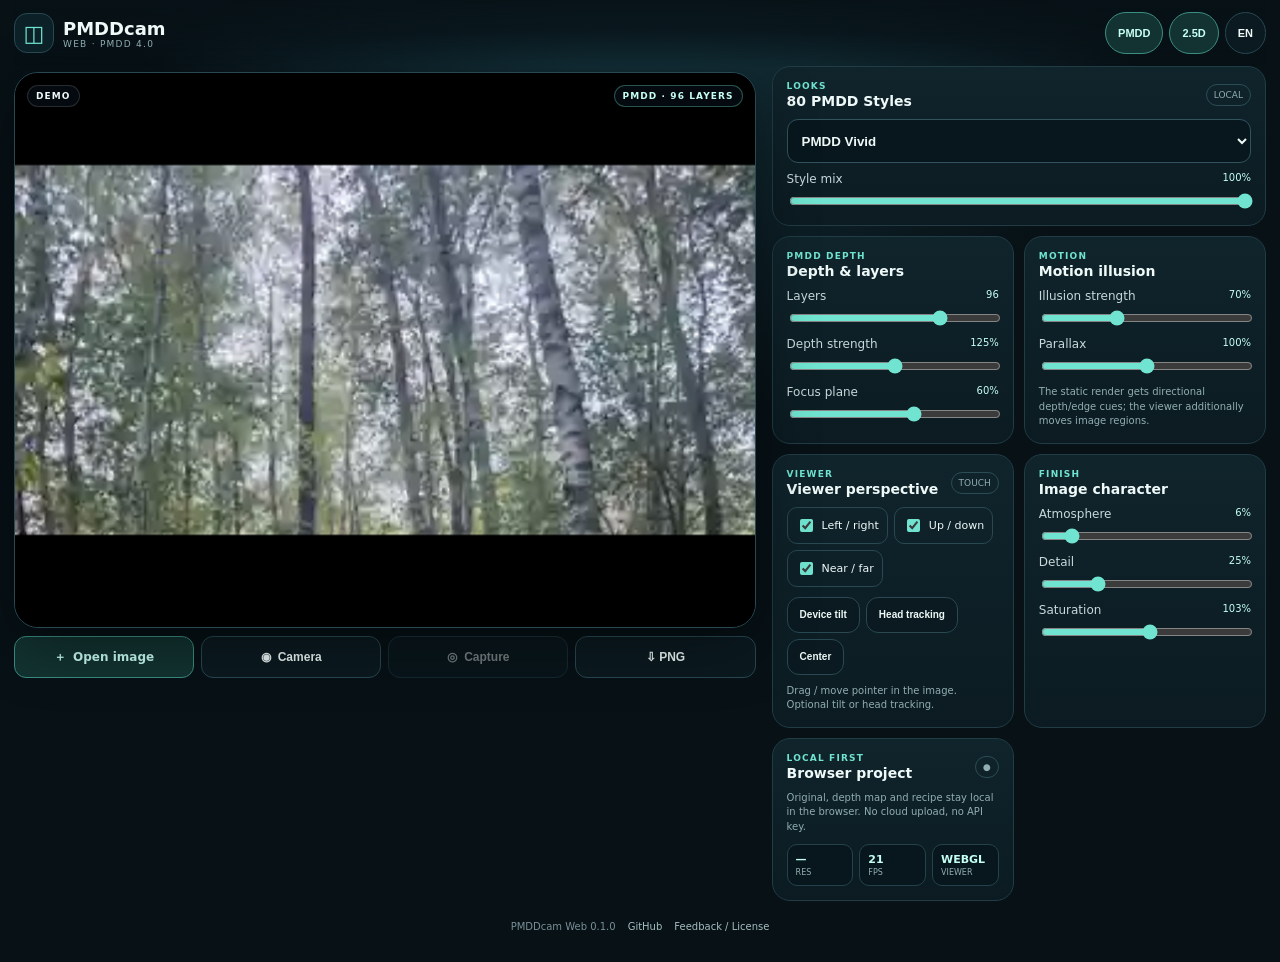
==== webapp/index.html @ 950bd779 "Add interactive PMDDcam web app" ====
<!doctype html><html lang="de"><head><meta charset="utf-8"><meta name="viewport" content="width=device-width,initial-scale=1,viewport-fit=cover"><meta name="theme-color" content="#071116"><title>PMDDcam Web</title>
<style>
:root{color-scheme:dark;--bg:#071116;--p:#0d1d24;--p2:#10262e;--line:#294852;--t:#eef9f8;--m:#91aeb2;--a:#70e4d0}*{box-sizing:border-box}body{margin:0;background:radial-gradient(circle at 50% -10%,#173943 0,var(--bg) 42%);color:var(--t);font:14px system-ui,-apple-system,Segoe UI,sans-serif}.app{max-width:1320px;margin:auto;padding:0 14px 30px}header{position:sticky;top:0;z-index:5;display:flex;justify-content:space-between;align-items:center;gap:10px;padding:12px 0;background:linear-gradient(#071116ee,#071116bb,transparent);backdrop-filter:blur(12px)}.brand{display:flex;align-items:center;gap:9px}.mark{display:grid;place-items:center;width:40px;height:40px;border:1px solid var(--line);border-radius:13px;background:#0b2027;color:var(--a);font-size:22px}.brand b{font-size:18px}.brand small{display:block;color:var(--m);font-size:9px;letter-spacing:.14em}.top{display:flex;gap:6px}.chip,.btn,.sub{border:1px solid var(--line);background:#0b1a20;color:var(--t);border-radius:12px;min-height:42px;padding:0 12px;font-weight:700;cursor:pointer}.chip{border-radius:999px;font-size:11px}.chip.on,.btn.primary,.sub.on{border-color:#3b8e82;background:#123331;color:#c8fff5}main{display:grid;grid-template-columns:minmax(0,1.2fr) minmax(340px,.8fr);gap:16px;align-items:start}.left{position:sticky;top:72px}.stage{position:relative;overflow:hidden;aspect-ratio:4/3;border:1px solid var(--line);border-radius:24px;background:#061017;box-shadow:0 18px 60px #0006;touch-action:none}.stage canvas{width:100%;height:100%;display:block}.hud{position:absolute;inset:12px 12px auto;display:flex;justify-content:space-between;pointer-events:none}.tag{padding:5px 8px;border:1px solid #ffffff22;border-radius:999px;background:#061017aa;font-size:9px;font-weight:800;letter-spacing:.12em}.tag.a{color:#c5fff4;border-color:#70e4d055}.actions{display:grid;grid-template-columns:repeat(4,1fr);gap:7px;margin-top:8px}.btn{display:flex;justify-content:center;align-items:center;gap:7px;font-size:12px}.btn:disabled{opacity:.4;cursor:not-allowed}.panels{display:grid;grid-template-columns:repeat(2,minmax(0,1fr));gap:10px}.panel{border:1px solid #213c45;border-radius:18px;background:linear-gradient(#10242c,#0b1b21);padding:14px;min-width:0}.wide{grid-column:1/-1}.ph{display:flex;justify-content:space-between;gap:10px;align-items:center;margin-bottom:10px}.ph small{display:block;color:var(--a);font-size:9px;font-weight:800;letter-spacing:.13em}.ph h2{font-size:14px;margin:2px 0 0}.status{font-size:9px;color:var(--m);border:1px solid #2b4c55;border-radius:999px;padding:5px 7px}select{width:100%;height:44px;border:1px solid #31535d;border-radius:11px;background:#08171d;color:var(--t);padding:0 10px;font-weight:700}.r{display:grid;grid-template-columns:1fr auto;gap:5px 8px;margin-top:9px}.r label{font-size:12px;color:#c7d9db}.r output{font-size:10px;color:#c4fff4}.r input{grid-column:1/-1;width:100%;accent-color:var(--a)}.switches,.subs{display:flex;flex-wrap:wrap;gap:6px;margin-top:10px}.switches label{display:flex;gap:6px;align-items:center;border:1px solid #294852;border-radius:10px;padding:8px;font-size:11px}.switches input{accent-color:var(--a)}.sub{min-height:36px;font-size:10px}.hint{font-size:10px;line-height:1.45;color:var(--m);margin:9px 0 0}.stats{display:grid;grid-template-columns:repeat(3,1fr);gap:6px;margin-top:10px}.stats span{background:#08171d;border:1px solid #24424b;border-radius:10px;padding:8px}.stats b,.stats small{display:block;white-space:nowrap;overflow:hidden;text-overflow:ellipsis}.stats b{font-size:11px;color:#c4fff4}.stats small{font-size:8px;color:var(--m);margin-top:2px}footer{display:flex;justify-content:center;gap:12px;flex-wrap:wrap;padding-top:20px;color:#789095;font-size:10px}footer a{color:#a6bec1;text-decoration:none}@media(max-width:1000px){main{grid-template-columns:1fr}.left{position:static}.stage{aspect-ratio:16/10}.panels{grid-template-columns:repeat(3,minmax(0,1fr))}.wide{grid-column:span 2}}@media(max-width:720px){.app{padding:0 9px 24px}.brand small{display:none}.chip{padding:0 9px;min-height:38px}.stage{aspect-ratio:4/3;border-radius:19px}.actions{grid-template-columns:repeat(2,1fr)}.panels{grid-template-columns:1fr}.wide{grid-column:auto}.panel{padding:13px}.btn,.sub{min-height:44px}}@media(prefers-reduced-motion:reduce){*{scroll-behavior:auto!important}}
</style></head><body><div class="app"><header><div class="brand"><span class="mark">◫</span><span><b>PMDDcam</b><small>WEB · PMDD 4.0</small></span></div><div class="top"><button id="compare" class="chip on">PMDD</button><button id="viewer" class="chip on">2.5D</button><button id="lang" class="chip">DE</button></div></header>
<main><section class="left"><div id="stage" class="stage" tabindex="0"><canvas id="view"></canvas><div class="hud"><span id="source" class="tag">DEMO</span><span id="layersTag" class="tag a">PMDD · 96 LAYERS</span></div></div><div class="actions"><label class="btn primary">＋ <span data-k="open">Bild öffnen</span><input id="file" type="file" accept="image/*" hidden></label><button id="camera" class="btn">◉ <span data-k="camera">Kamera</span></button><button id="capture" class="btn" disabled>◎ <span data-k="capture">Aufnehmen</span></button><button id="export" class="btn">⇩ PNG</button></div></section>
<section class="panels"><div class="panel wide"><div class="ph"><div><small>LOOKS</small><h2 data-k="styles">80 PMDD Styles</h2></div><span class="status">LOCAL</span></div><select id="style"></select><div class="r"><label data-k="mix">Style-Mix</label><output id="mixO">100%</output><input id="mix" type="range" min="0" max="1" step=".01" value="1"></div></div>
<div class="panel"><div class="ph"><div><small>PMDD DEPTH</small><h2 data-k="depthTitle">Tiefe & Ebenen</h2></div></div><div class="r"><label data-k="layers">Ebenen</label><output id="layersO">96</output><input id="layers" type="range" min="8" max="128" value="96"></div><div class="r"><label data-k="depth">Tiefenstärke</label><output id="depthO">125%</output><input id="depth" type="range" min="0" max="2.5" step=".01" value="1.25"></div><div class="r"><label data-k="focus">Fokusebene</label><output id="focusO">60%</output><input id="focus" type="range" min="0" max="1" step=".01" value=".6"></div></div>
<div class="panel"><div class="ph"><div><small>MOTION</small><h2 data-k="motionTitle">Bewegungsillusion</h2></div></div><div class="r"><label data-k="motion">Illusionsstärke</label><output id="motionO">70%</output><input id="motion" type="range" min="0" max="2" step=".01" value=".7"></div><div class="r"><label data-k="parallax">Parallaxe</label><output id="parallaxO">100%</output><input id="parallax" type="range" min="0" max="2" step=".01" value="1"></div><p class="hint" data-k="motionHint">Die statische Fassung erhält gerichtete Tiefen-/Kantenreize; im Viewer bewegen sich zusätzlich Bildbereiche.</p></div>
<div class="panel"><div class="ph"><div><small>VIEWER</small><h2 data-k="viewerTitle">Betrachter-Perspektive</h2></div><span id="mode" class="status">TOUCH</span></div><div class="switches"><label><input id="xAxis" type="checkbox" checked><span data-k="lr">Links / rechts</span></label><label><input id="yAxis" type="checkbox" checked><span data-k="ud">Oben / unten</span></label><label><input id="zAxis" type="checkbox" checked><span data-k="nf">Nah / fern</span></label></div><div class="subs"><button id="tilt" class="sub" data-k="tilt">Geräteneigung</button><button id="head" class="sub" data-k="head">Head-Tracking</button><button id="center" class="sub" data-k="center">Zentrieren</button></div><p id="note" class="hint" data-k="viewerHint">Im Bild ziehen / Maus bewegen. Optional Neigung oder Head-Tracking.</p></div>
<div class="panel"><div class="ph"><div><small>FINISH</small><h2 data-k="finish">Bildcharakter</h2></div></div><div class="r"><label data-k="haze">Atmosphäre</label><output id="hazeO">6%</output><input id="haze" type="range" min="0" max=".5" step=".01" value=".06"></div><div class="r"><label data-k="detail">Details</label><output id="detailO">25%</output><input id="detail" type="range" min="0" max="1" step=".01" value=".25"></div><div class="r"><label data-k="sat">Sättigung</label><output id="satO">103%</output><input id="sat" type="range" min="0" max="2" step=".01" value="1.03"></div></div>
<div class="panel"><div class="ph"><div><small>LOCAL FIRST</small><h2 data-k="local">Browser-Projekt</h2></div><span class="status">●</span></div><p class="hint" data-k="privacy">Original, Tiefenkarte und Rezept bleiben lokal im Browser. Kein Cloud-Upload, kein API-Schlüssel.</p><div class="stats"><span><b id="res">—</b><small>RES</small></span><span><b id="fps">0</b><small>FPS</small></span><span><b>WEBGL</b><small>VIEWER</small></span></div></div></section></main>
<footer><span>PMDDcam Web 0.1.0</span><a href="https://github.com/chekento/PMDDcam">GitHub</a><a href="mailto:kolja.schumann+PMDDcam@gmail.com">Feedback / License</a></footer></div><video id="video" playsinline muted hidden></video><canvas id="src" hidden></canvas><canvas id="styled" hidden></canvas><canvas id="dep" hidden></canvas>
<script>
(()=>{"use strict";const $=s=>document.querySelector(s),cl=(v,a=0,b=1)=>Math.min(b,Math.max(a,v)),lerp=(a,b,t)=>a+(b-a)*t;
const L={de:{open:"Bild öffnen",camera:"Kamera",capture:"Aufnehmen",styles:"80 PMDD Styles",mix:"Style-Mix",depthTitle:"Tiefe & Ebenen",layers:"Ebenen",depth:"Tiefenstärke",focus:"Fokusebene",motionTitle:"Bewegungsillusion",motion:"Illusionsstärke",parallax:"Parallaxe",motionHint:"Die statische Fassung erhält gerichtete Tiefen-/Kantenreize; im Viewer bewegen sich zusätzlich Bildbereiche.",viewerTitle:"Betrachter-Perspektive",lr:"Links / rechts",ud:"Oben / unten",nf:"Nah / fern",tilt:"Geräteneigung",head:"Head-Tracking",center:"Zentrieren",viewerHint:"Im Bild ziehen / Maus bewegen. Optional Neigung oder Head-Tracking.",finish:"Bildcharakter",haze:"Atmosphäre",detail:"Details",sat:"Sättigung",local:"Browser-Projekt",privacy:"Original, Tiefenkarte und Rezept bleiben lokal im Browser. Kein Cloud-Upload, kein API-Schlüssel."},en:{open:"Open image",camera:"Camera",capture:"Capture",styles:"80 PMDD Styles",mix:"Style mix",depthTitle:"Depth & layers",layers:"Layers",depth:"Depth strength",focus:"Focus plane",motionTitle:"Motion illusion",motion:"Illusion strength",parallax:"Parallax",motionHint:"The static render gets directional depth/edge cues; the viewer additionally moves image regions.",viewerTitle:"Viewer perspective",lr:"Left / right",ud:"Up / down",nf:"Near / far",tilt:"Device tilt",head:"Head tracking",center:"Center",viewerHint:"Drag / move pointer in the image. Optional tilt or head tracking.",finish:"Image character",haze:"Atmosphere",detail:"Detail",sat:"Saturation",local:"Browser project",privacy:"Original, depth map and recipe stay local in the browser. No cloud upload, no API key."},fr:{open:"Ouvrir image",camera:"Caméra",capture:"Capturer",styles:"80 styles PMDD",mix:"Mix style",depthTitle:"Profondeur & calques",layers:"Calques",depth:"Force profondeur",focus:"Plan focal",motionTitle:"Illusion de mouvement",motion:"Intensité",parallax:"Parallaxe",viewerTitle:"Perspective",lr:"Gauche / droite",ud:"Haut / bas",nf:"Près / loin",tilt:"Inclinaison",head:"Suivi tête",center:"Centrer",finish:"Caractère image",haze:"Atmosphère",detail:"Détails",sat:"Saturation",local:"Projet navigateur"},es:{open:"Abrir imagen",camera:"Cámara",capture:"Capturar",styles:"80 estilos PMDD",mix:"Mezcla",depthTitle:"Profundidad y capas",layers:"Capas",depth:"Fuerza profundidad",focus:"Plano focal",motionTitle:"Ilusión de movimiento",motion:"Intensidad",parallax:"Paralaje",viewerTitle:"Perspectiva",lr:"Izq. / der.",ud:"Arriba / abajo",nf:"Cerca / lejos",tilt:"Inclinación",head:"Seguimiento cabeza",center:"Centrar",finish:"Carácter",haze:"Atmósfera",detail:"Detalle",sat:"Saturación",local:"Proyecto local"},zh:{open:"打开图片",camera:"相机",capture:"拍摄",styles:"80 种 PMDD 风格",mix:"风格混合",depthTitle:"深度与图层",layers:"图层",depth:"深度强度",focus:"焦点层",motionTitle:"运动错觉",motion:"错觉强度",parallax:"视差",viewerTitle:"观察者视角",lr:"左右",ud:"上下",nf:"远近",tilt:"设备倾斜",head:"头部跟踪",center:"居中",finish:"图像特征",haze:"氛围",detail:"细节",sat:"饱和度",local:"本地项目"},ja:{open:"画像を開く",camera:"カメラ",capture:"撮影",styles:"80 PMDD スタイル",mix:"スタイル比率",depthTitle:"深度とレイヤー",layers:"レイヤー",depth:"深度強度",focus:"フォーカス面",motionTitle:"動きの錯視",motion:"錯視強度",parallax:"視差",viewerTitle:"観察者視点",lr:"左右",ud:"上下",nf:"近い / 遠い",tilt:"端末傾き",head:"ヘッドトラッキング",center:"中央",finish:"画像特性",haze:"雰囲気",detail:"ディテール",sat:"彩度",local:"ブラウザ内プロジェクト"}};
const S=`vivid|PMDD Vivid|Foto;natural|PMDD Natural|Foto;cinema|Cinematic|Foto;portrait|Soft Portrait|Foto;landscape|Alpine Clarity|Foto;gold|Golden Hour|Foto;blue|Blue Hour|Foto;noir|Film Noir|Foto;silver|Silver Gelatin|Foto;matte|Matte Editorial|Foto;chrome|Chrome Color|Foto;comic|Comic Classic|Illustration;manga|Manga Ink|Illustration;anime|Anime Cel|Illustration;graphic|Graphic Novel|Illustration;pop|Pop Art|Illustration;ligne|Ligne Claire|Illustration;pastelcel|Pastel Cel|Illustration;superhero|Superhero|Illustration;storybook|Storybook|Illustration;risocomic|Riso Comic|Illustration;watercolor|Wasserfarben|Atelier;aquarelle|Aquarell Warm|Atelier;gouache|Gouache|Atelier;oil|Ölgemälde|Atelier;impression|Impression|Atelier;ink|Tusche|Atelier;pencil|Bleistift|Atelier;coloredpencil|Buntstift|Atelier;charcoal|Kohle|Atelier;etching|Kupferstich|Atelier;retro70|Retro 70s|Retro;retro80|Retro 80s|Retro;instant|Instant Film|Retro;sepia|Sepia|Retro;cyanotype|Cyanotypie|Retro;vhs|VHS Print|Retro;arcade|8-Bit Arcade|Retro;pixel16|16-Bit Adventure|Retro;gameboy|Pocket Green|Retro;newspaper|Newspaper|Retro;futuretech|Futuretech|Zukunft;cyberpunk|Cyberpunk|Zukunft;neontokyo|Neon Tokyo|Zukunft;hologram|Holographic|Zukunft;synthwave|Synthwave|Zukunft;blueprint|Blueprint|Zukunft;infrared|Infrared Dream|Zukunft;matrix|Matrix Green|Zukunft;space|Deep Space|Zukunft;liquidmetal|Liquid Metal|Zukunft;dream|Dream Pastel|Atmosphäre;nordic|Nordic Mist|Atmosphäre;desert|Desert Sand|Atmosphäre;emerald|Emerald Forest|Atmosphäre;sakura|Sakura Bloom|Atmosphäre;underwater|Underwater|Atmosphäre;lava|Lava Light|Atmosphäre;arctic|Arctic Ice|Atmosphäre;moon|Moonlight|Atmosphäre;velvet|Velvet Dusk|Atmosphäre;slide|Slide Film|Foto;bleach|Bleach Bypass|Foto;dramatic|Dramatic B&W|Foto;softbloom|Soft Bloom|Foto;comicnoir|Comic Noir|Illustration;flatcel|Flat Cel|Illustration;posterpop|Poster Pop|Illustration;linocut|Linolschnitt|Atelier;sumie|Sumi-e|Atelier;chalk|Kreidepastell|Atelier;drybrush|Dry Brush|Atelier;pointillism|Pointillismus|Atelier;cga|CGA 4|Retro;c64|C64 16|Retro;crt|CRT Arcade|Retro;thermal|Thermal Vision|Zukunft;neonwire|Neon Wire|Zukunft;sunsetrose|Sunset Rose|Atmosphäre;dreambloom|Dream Bloom|Atmosphäre`.split(";").map(x=>x.split("|"));
const st={lang:"de",orig:false,viewer:true,mode:"image",img:null,stream:null,front:false,tracking:false,det:null,tilt:false,style:"vivid",mix:1,layers:96,depth:1.25,focus:.6,motion:.7,parallax:1,haze:.06,detail:.25,sat:1.03,x:true,y:true,z:true,eye:[0,0,0],target:[0,0,0],dirty:true,last:0,frames:0,fpsAt:performance.now()};
const c=$("#view"),sc=$("#src"),pc=$("#styled"),dc=$("#dep"),v=$("#video"),sx=sc.getContext("2d",{willReadFrequently:true}),px=pc.getContext("2d",{willReadFrequently:true}),dx=dc.getContext("2d",{willReadFrequently:true});let gl,pr,pt,dt,W=1,H=1;
function lang(){let q=new URLSearchParams(location.search).get("lang")||navigator.language||"de";st.lang=["de","en","fr","es","zh","ja"].find(x=>q.toLowerCase().startsWith(x))||"en";applyLang()}function applyLang(){document.documentElement.lang=st.lang;document.querySelectorAll("[data-k]").forEach(e=>e.textContent=(L[st.lang]&&L[st.lang][e.dataset.k])||L.en[e.dataset.k]||e.textContent);$("#lang").textContent=st.lang.toUpperCase()}
function styles(){let sel=$("#style");[...new Set(S.map(x=>x[2]))].forEach(g=>{let o=document.createElement("optgroup");o.label=g;S.filter(x=>x[2]===g).forEach(x=>{let n=document.createElement("option");n.value=x[0];n.textContent=x[1];o.append(n)});sel.append(o)})}
function fit(ctx,img,w,h){ctx.fillStyle="#061017";ctx.fillRect(0,0,w,h);let iw=img.videoWidth||img.naturalWidth,ih=img.videoHeight||img.naturalHeight,s=Math.min(w/iw,h/ih),dw=iw*s,dh=ih*s;ctx.drawImage(img,(w-dw)/2,(h-dh)/2,dw,dh)}
function recipe(id){let n=S.findIndex(x=>x[0]===id),g=S[n][2],h=(n*37%97)/97,d={Foto:[1.05,1.05,0],Illustration:[1.28,1.15,.04],Atelier:[.92,.96,.08],Retro:[.86,1.08,.1],Zukunft:[1.32,1.2,-.08],"Atmosphäre":[.9,.95,.04]}[g],r={sat:d[0]+(h-.5)*.16,con:d[1]+(h-.5)*.12,warm:d[2]+(h-.5)*.08,type:g};if(/noir|silver|manga|ink|pencil|charcoal|newspaper|dramatic|linocut|sumie/.test(id))r.sat=0;if(/comic|anime|graphic|pop|ligne|superhero|flatcel|poster/.test(id))r.poster=6;if(/arcade|pixel|gameboy|cga|c64|crt/.test(id))r.poster=/gameboy|cga/.test(id)?4:/c64/.test(id)?16:8;if(/future|cyber|neon|hologram|matrix|space|lava|wire/.test(id))r.neon=1;if(/sepia/.test(id))r.duo=["#271709","#f9e2b1"];if(/cyanotype|blueprint/.test(id))r.duo=["#061f54","#d8eef3"];if(/matrix/.test(id))r.duo=["#041108","#75ff91"];if(/synthwave/.test(id))r.duo=["#361349","#78e8f2"];if(/underwater/.test(id))r.duo=["#072a45","#a1eee1"];if(/moon/.test(id))r.duo=["#0d142c","#c9ddfa"];return r}
function rgb(h){let n=parseInt(h.slice(1),16);return[(n>>16)&255,(n>>8)&255,n&255]}function lum(a,i){return(a[i]*.2126+a[i+1]*.7152+a[i+2]*.0722)/255}function q(x,n){return Math.round(x*(n-1))/(n-1)}
function process(){let im=st.mode==="camera"?v:st.img;if(!im||!(im.videoWidth||im.naturalWidth))return;let iw=im.videoWidth||im.naturalWidth,ih=im.videoHeight||im.naturalHeight,k=Math.min(1,(st.mode==="camera"?640:900)/Math.max(iw,ih)),w=Math.max(2,Math.round(iw*k)),h=Math.max(2,Math.round(ih*k));if(sc.width!==w){[sc,pc,dc].forEach(x=>{x.width=w;x.height=h});$("#res").textContent=w+"×"+h}fit(sx,im,w,h);let I=sx.getImageData(0,0,w,h),O=px.createImageData(w,h),D=dx.createImageData(w,h),a=I.data,o=O.data,d=D.data,r=recipe(st.style),du=r.duo&&r.duo.map(rgb),step=Math.max(1,Math.round(Math.min(w,h)/220)),L=(x,y)=>{x=Math.max(0,Math.min(w-1,x));y=Math.max(0,Math.min(h-1,y));return lum(a,(y*w+x)*4)};for(let y=0;y<h;y++)for(let x=0;x<w;x++){let i=(y*w+x)*4,R=a[i]/255,G=a[i+1]/255,B=a[i+2]/255,l=lum(a,i),edge=cl((Math.abs(L(x+step,y)-L(x-step,y))+Math.abs(L(x,y+step)-L(x,y-step)))*1.5),rad=Math.hypot(x/w-.5,y/h-.5)*1.414,z=cl(.2+y/h*.43+edge*.25+(1-rad)*.12+(0.5-l)*.06);z=z*z*(3-2*z);let zz=Math.round(z*255);d[i]=d[i+1]=d[i+2]=zz;d[i+3]=255;let Y=R*.2126+G*.7152+B*.0722,s=r.sat*st.sat;R=Y+(R-Y)*s;G=Y+(G-Y)*s;B=Y+(B-Y)*s;R=(R-.5)*r.con+.5+r.warm*.12;G=(G-.5)*r.con+.5;B=(B-.5)*r.con+.5-r.warm*.14;if(r.poster){R=q(cl(R),r.poster);G=q(cl(G),r.poster);B=q(cl(B),r.poster)}if(r.neon){let e=edge*1.5;R=R*.36+e*.2;G=G*.36+e;B=B*.42+e*.85}if(du){Y=cl(R*.2126+G*.7152+B*.0722);R=lerp(du[0][0]/255,du[1][0]/255,Y);G=lerp(du[0][1]/255,du[1][1]/255,Y);B=lerp(du[0][2]/255,du[1][2]/255,Y)}let blur=(L(x-step,y)+L(x+step,y)+L(x,y-step)+L(x,y+step))*.25,det=(l-blur)*st.detail*(.3+z),cue=(L(x-step*2,y-step)-L(x+step,y+step))*st.motion*(.35+.65*z)*(.2+.8*rad)*.14,hz=st.haze*Math.pow(1-z,1.4)*.3;R=cl(R+det+cue);G=cl(G+det+cue);B=cl(B+det+cue);R=lerp(R,.8,hz);G=lerp(G,.87,hz);B=lerp(B,.94,hz);R=lerp(a[i]/255,R,st.mix);G=lerp(a[i+1]/255,G,st.mix);B=lerp(a[i+2]/255,B,st.mix);o[i]=cl(R)*255;o[i+1]=cl(G)*255;o[i+2]=cl(B)*255;o[i+3]=255}px.putImageData(O,0,0);dx.putImageData(D,0,0);upload();st.dirty=false;$("#layersTag").textContent="PMDD · "+st.layers+" LAYERS"}
function initGL(){gl=c.getContext("webgl",{alpha:false,preserveDrawingBuffer:true});if(!gl)return;let sh=(t,s)=>{let x=gl.createShader(t);gl.shaderSource(x,s);gl.compileShader(x);if(!gl.getShaderParameter(x,gl.COMPILE_STATUS))throw Error(gl.getShaderInfoLog(x));return x},vs=`attribute vec2 p;varying vec2 uv;uniform vec2 fit;void main(){gl_Position=vec4(p*fit,0.,1.);uv=vec2(p.x*.5+.5,.5-p.y*.5);}`,fs=`precision highp float;varying vec2 uv;uniform sampler2D photo,depthMap;uniform vec3 eye;uniform float focus,layers,time,motion;void main(){vec2 dir=eye.xy+(uv-.5)*eye.z,b=uv;float hit=0.,pg=0.,pp=1.;if(dot(dir,dir)>.0000001){for(int i=0;i<128;i++){if(float(i)>=layers)break;float pl=1.-float(i)/(layers-1.);vec2 q=uv-dir*(pl-focus);float d=texture2D(depthMap,clamp(q,vec2(.001),vec2(.999))).r,g=pl-d;if(hit<.5&&g<=0.){float f=pg/max(.00001,pg-g),s=mix(pp,pl,clamp(f,0.,1.));b=uv-dir*(s-focus);hit=1.;}pg=max(0.,g);pp=pl;}}float d=texture2D(depthMap,b).r;b+=vec2(sin(time*.9+d*7.),cos(time*.7+d*5.))*motion*.0025*(.2+d*.8);gl_FragColor=texture2D(photo,clamp(b,vec2(.001),vec2(.999)));}`;pr=gl.createProgram();gl.attachShader(pr,sh(gl.VERTEX_SHADER,vs));gl.attachShader(pr,sh(gl.FRAGMENT_SHADER,fs));gl.linkProgram(pr);gl.useProgram(pr);let b=gl.createBuffer();gl.bindBuffer(gl.ARRAY_BUFFER,b);gl.bufferData(gl.ARRAY_BUFFER,new Float32Array([-1,-1,1,-1,-1,1,1,1]),gl.STATIC_DRAW);let p=gl.getAttribLocation(pr,"p");gl.enableVertexAttribArray(p);gl.vertexAttribPointer(p,2,gl.FLOAT,false,0,0);let mk=u=>{let t=gl.createTexture();gl.activeTexture(gl.TEXTURE0+u);gl.bindTexture(gl.TEXTURE_2D,t);["TEXTURE_MIN_FILTER","TEXTURE_MAG_FILTER"].forEach(k=>gl.texParameteri(gl.TEXTURE_2D,gl[k],gl.LINEAR));gl.texParameteri(gl.TEXTURE_2D,gl.TEXTURE_WRAP_S,gl.CLAMP_TO_EDGE);gl.texParameteri(gl.TEXTURE_2D,gl.TEXTURE_WRAP_T,gl.CLAMP_TO_EDGE);return t};pt=mk(0);dt=mk(1);gl.uniform1i(gl.getUniformLocation(pr,"photo"),0);gl.uniform1i(gl.getUniformLocation(pr,"depthMap"),1);resize()}
function upload(){if(!gl||!pc.width)return;gl.activeTexture(gl.TEXTURE0);gl.bindTexture(gl.TEXTURE_2D,pt);gl.texImage2D(gl.TEXTURE_2D,0,gl.RGBA,gl.RGBA,gl.UNSIGNED_BYTE,st.orig?sc:pc);gl.activeTexture(gl.TEXTURE1);gl.bindTexture(gl.TEXTURE_2D,dt);gl.texImage2D(gl.TEXTURE_2D,0,gl.RGBA,gl.RGBA,gl.UNSIGNED_BYTE,dc)}
function resize(){let r=$("#stage").getBoundingClientRect(),d=Math.min(devicePixelRatio||1,2);W=Math.max(2,Math.round(r.width*d));H=Math.max(2,Math.round(r.height*d));if(c.width!==W){c.width=W;c.height=H}if(gl)gl.viewport(0,0,W,H)}
function frame(n){if(st.mode==="camera"&&v.readyState>=2&&n-st.last>90){st.dirty=true;st.last=n}if(st.dirty)process();for(let i=0;i<3;i++)st.eye[i]=lerp(st.eye[i],st.target[i],.12);if(gl&&pc.width){let ia=pc.width/pc.height,sa=W/H,fx=ia>sa?1:ia/sa,fy=ia>sa?sa/ia:1,g=st.viewer?.085*(1-Math.exp(-st.parallax*st.depth*.9)):0;gl.useProgram(pr);gl.uniform2f(gl.getUniformLocation(pr,"fit"),fx,fy);gl.uniform3f(gl.getUniformLocation(pr,"eye"),st.x?st.eye[0]*g:0,st.y?st.eye[1]*g:0,st.z?st.eye[2]*g*1.8:0);gl.uniform1f(gl.getUniformLocation(pr,"focus"),st.focus);gl.uniform1f(gl.getUniformLocation(pr,"layers"),st.layers);gl.uniform1f(gl.getUniformLocation(pr,"time"),n/1000);gl.uniform1f(gl.getUniformLocation(pr,"motion"),st.motion);gl.drawArrays(gl.TRIANGLE_STRIP,0,4)}st.frames++;if(n-st.fpsAt>1000){$("#fps").textContent=Math.round(st.frames*1000/(n-st.fpsAt));st.frames=0;st.fpsAt=n}if(st.tracking)track(n);requestAnimationFrame(frame)}
async function load(x){let im=new Image(),u=x instanceof File?URL.createObjectURL(x):x;im.crossOrigin="anonymous";await new Promise((ok,no)=>{im.onload=ok;im.onerror=no;im.src=u});st.img=im;st.mode="image";$("#source").textContent=x instanceof File?"PHOTO":"DEMO";$("#capture").disabled=true;st.dirty=true;if(x instanceof File)URL.revokeObjectURL(u)}
async function cam(front=false){try{if(st.stream)st.stream.getTracks().forEach(t=>t.stop());st.stream=await navigator.mediaDevices.getUserMedia({video:{facingMode:front?"user":"environment"},audio:false});v.srcObject=st.stream;await v.play();st.front=front;return true}catch(e){$("#note").textContent="Camera unavailable";return false}}
$("#camera").onclick=async()=>{if(await cam(false)){st.mode="camera";$("#source").textContent="LIVE";$("#capture").disabled=false;st.dirty=true}};$("#capture").onclick=async()=>{let t=document.createElement("canvas");t.width=v.videoWidth;t.height=v.videoHeight;t.getContext("2d").drawImage(v,0,0);await load(t.toDataURL("image/jpeg",.95))};$("#file").onchange=e=>e.target.files[0]&&load(e.target.files[0]);$("#export").onclick=()=>{let a=document.createElement("a");a.download="PMDDcam-"+Date.now()+".png";a.href=(st.orig?sc:pc).toDataURL("image/png");a.click()};
$("#compare").onclick=()=>{st.orig=!st.orig;$("#compare").textContent=st.orig?"ORIGINAL":"PMDD";$("#compare").classList.toggle("on",!st.orig);upload()};$("#viewer").onclick=()=>{st.viewer=!st.viewer;$("#viewer").classList.toggle("on",st.viewer);if(!st.viewer)st.target=[0,0,0]};$("#style").onchange=e=>{st.style=e.target.value;st.dirty=true};
function range(id,k,fmt=v=>Math.round(v*100)+"%"){$("#"+id).oninput=e=>{st[k]=+e.target.value;$("#"+id+"O").textContent=fmt(st[k]);st.dirty=true}}range("mix","mix");range("layers","layers",v=>Math.round(v));range("depth","depth");range("focus","focus");range("motion","motion");range("parallax","parallax");range("haze","haze");range("detail","detail");range("sat","sat");["x","y","z"].forEach((k,i)=>$("#"+k+"Axis").onchange=e=>st[k]=e.target.checked);
let stage=$("#stage");stage.onpointermove=e=>{if(!st.viewer||st.tilt||st.tracking)return;let r=stage.getBoundingClientRect();st.target[0]=cl(((e.clientX-r.left)/r.width-.5)*2,-1,1);st.target[1]=cl(((e.clientY-r.top)/r.height-.5)*2,-1,1)};stage.onwheel=e=>{if(st.viewer){e.preventDefault();st.target[2]=cl(st.target[2]-e.deltaY*.002,-1,1)}};
$("#center").onclick=()=>st.target=[0,0,0];$("#tilt").onclick=async()=>{try{if(typeof DeviceOrientationEvent==="undefined")throw 0;if(DeviceOrientationEvent.requestPermission&&await DeviceOrientationEvent.requestPermission()!=="granted")throw 0;window.addEventListener("deviceorientation",e=>{if(st.tilt){st.target[0]=cl((e.gamma||0)/28,-1,1);st.target[1]=cl((e.beta||0)/34,-1,1)}});st.tilt=true;$("#tilt").classList.add("on");$("#mode").textContent="TILT"}catch(e){$("#note").textContent="Tilt unavailable"}};
$("#head").onclick=async()=>{if(st.tracking){st.tracking=false;$("#head").classList.remove("on");$("#mode").textContent="TOUCH";return}if(!("FaceDetector"in window)){ $("#note").textContent="FaceDetector unavailable — Touch/Tilt remain active.";return}let m=st.mode;if(!st.stream||!st.front)if(!(await cam(true)))return;st.mode=m;st.det=new FaceDetector({fastMode:true,maxDetectedFaces:1});st.tracking=true;$("#head").classList.add("on");$("#mode").textContent="HEAD"};let lt=0,busy=false;async function track(n){if(n-lt<140||busy||v.readyState<2)return;lt=n;busy=true;try{let f=(await st.det.detect(v))[0];if(f){let b=f.boundingBox,cx=(b.x+b.width/2)/v.videoWidth,cy=(b.y+b.height/2)/v.videoHeight,ar=b.width*b.height/(v.videoWidth*v.videoHeight);st.target=[cl((.5-cx)*3,-1,1),cl((cy-.5)*3,-1,1),cl((ar-.08)*8,-1,1)]}}catch(e){}busy=false}
$("#lang").onclick=()=>{let a=["de","en","fr","es","zh","ja"],i=a.indexOf(st.lang);st.lang=a[(i+1)%a.length];applyLang()};window.onresize=resize;styles();lang();initGL();load("../docs/assets/pmddcam-before.webp");requestAnimationFrame(frame)})();
</script></body></html>
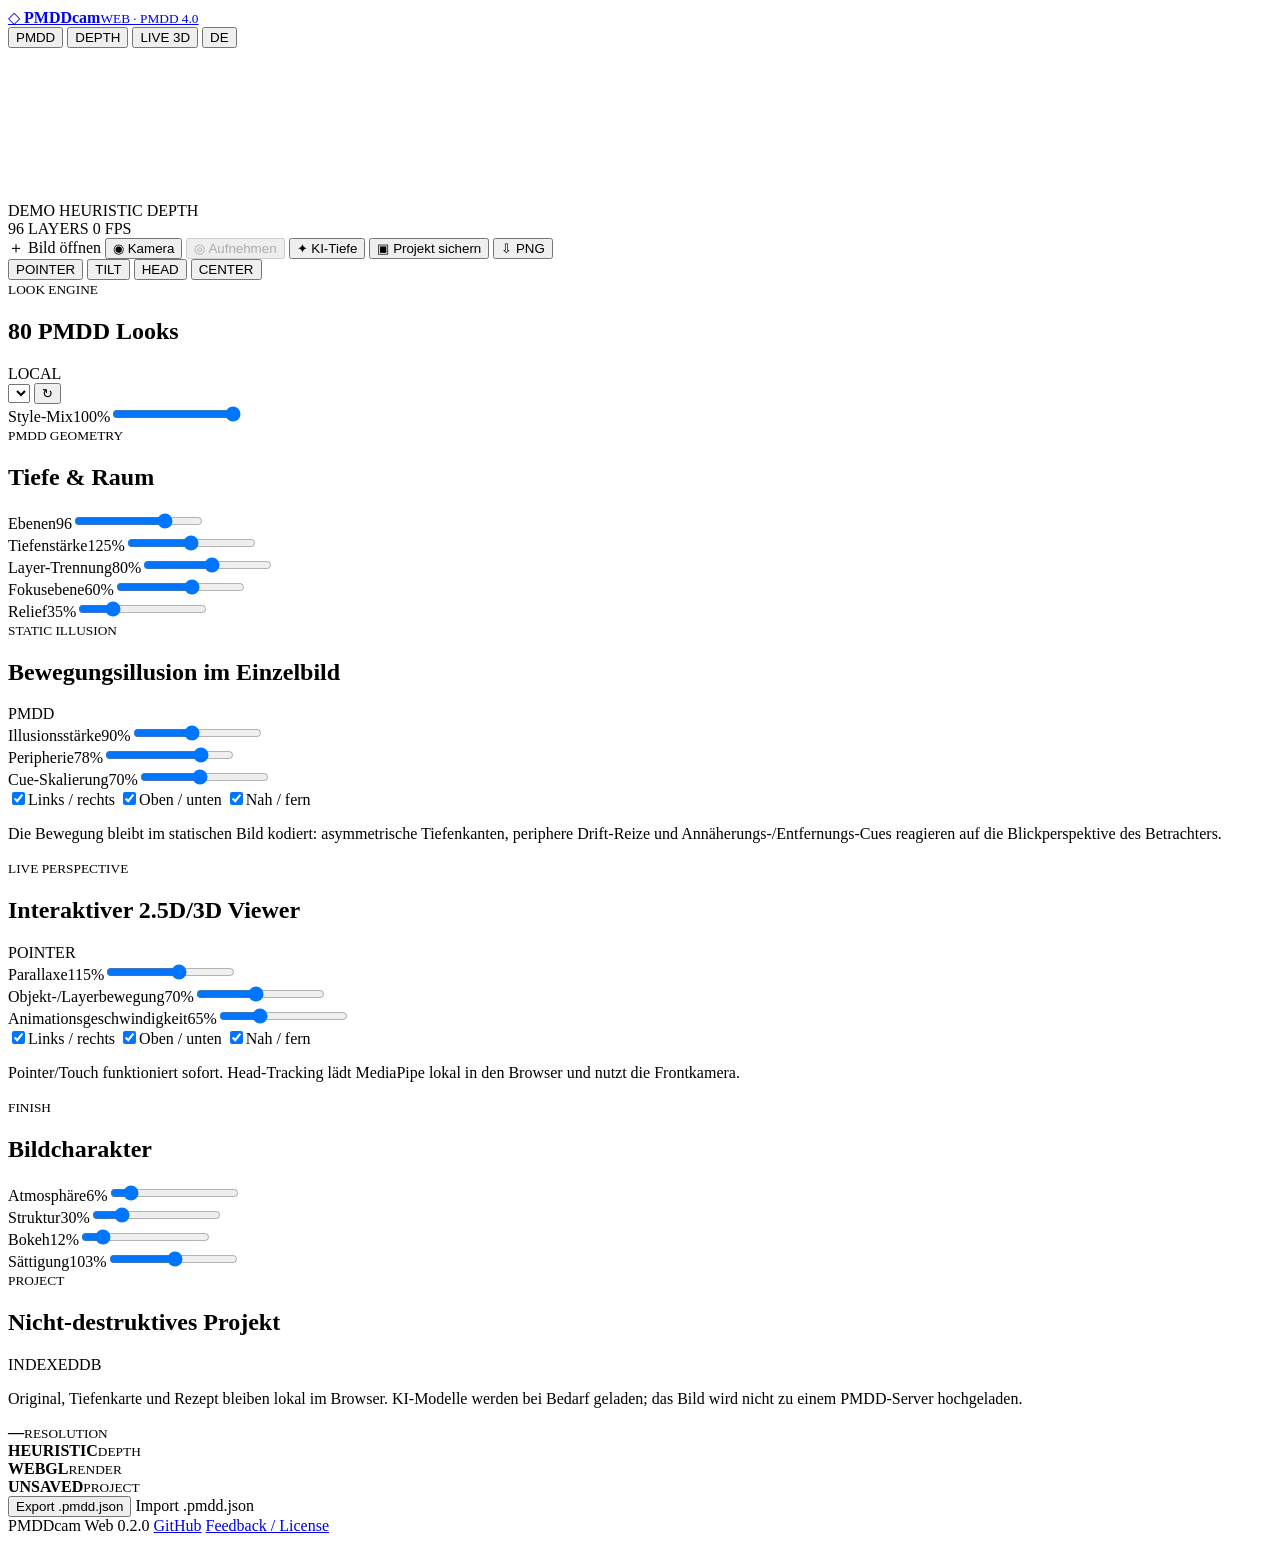
==== commit 578796e6: "Upgrade PMDDcam web app to v0.2.0" ====
--- a/webapp/index.html
+++ b/webapp/index.html
@@ -1,38 +1,148 @@
-<!doctype html><html lang="de"><head><meta charset="utf-8"><meta name="viewport" content="width=device-width,initial-scale=1,viewport-fit=cover"><meta name="theme-color" content="#071116"><title>PMDDcam Web</title>
-<style>
-:root{color-scheme:dark;--bg:#071116;--p:#0d1d24;--p2:#10262e;--line:#294852;--t:#eef9f8;--m:#91aeb2;--a:#70e4d0}*{box-sizing:border-box}body{margin:0;background:radial-gradient(circle at 50% -10%,#173943 0,var(--bg) 42%);color:var(--t);font:14px system-ui,-apple-system,Segoe UI,sans-serif}.app{max-width:1320px;margin:auto;padding:0 14px 30px}header{position:sticky;top:0;z-index:5;display:flex;justify-content:space-between;align-items:center;gap:10px;padding:12px 0;background:linear-gradient(#071116ee,#071116bb,transparent);backdrop-filter:blur(12px)}.brand{display:flex;align-items:center;gap:9px}.mark{display:grid;place-items:center;width:40px;height:40px;border:1px solid var(--line);border-radius:13px;background:#0b2027;color:var(--a);font-size:22px}.brand b{font-size:18px}.brand small{display:block;color:var(--m);font-size:9px;letter-spacing:.14em}.top{display:flex;gap:6px}.chip,.btn,.sub{border:1px solid var(--line);background:#0b1a20;color:var(--t);border-radius:12px;min-height:42px;padding:0 12px;font-weight:700;cursor:pointer}.chip{border-radius:999px;font-size:11px}.chip.on,.btn.primary,.sub.on{border-color:#3b8e82;background:#123331;color:#c8fff5}main{display:grid;grid-template-columns:minmax(0,1.2fr) minmax(340px,.8fr);gap:16px;align-items:start}.left{position:sticky;top:72px}.stage{position:relative;overflow:hidden;aspect-ratio:4/3;border:1px solid var(--line);border-radius:24px;background:#061017;box-shadow:0 18px 60px #0006;touch-action:none}.stage canvas{width:100%;height:100%;display:block}.hud{position:absolute;inset:12px 12px auto;display:flex;justify-content:space-between;pointer-events:none}.tag{padding:5px 8px;border:1px solid #ffffff22;border-radius:999px;background:#061017aa;font-size:9px;font-weight:800;letter-spacing:.12em}.tag.a{color:#c5fff4;border-color:#70e4d055}.actions{display:grid;grid-template-columns:repeat(4,1fr);gap:7px;margin-top:8px}.btn{display:flex;justify-content:center;align-items:center;gap:7px;font-size:12px}.btn:disabled{opacity:.4;cursor:not-allowed}.panels{display:grid;grid-template-columns:repeat(2,minmax(0,1fr));gap:10px}.panel{border:1px solid #213c45;border-radius:18px;background:linear-gradient(#10242c,#0b1b21);padding:14px;min-width:0}.wide{grid-column:1/-1}.ph{display:flex;justify-content:space-between;gap:10px;align-items:center;margin-bottom:10px}.ph small{display:block;color:var(--a);font-size:9px;font-weight:800;letter-spacing:.13em}.ph h2{font-size:14px;margin:2px 0 0}.status{font-size:9px;color:var(--m);border:1px solid #2b4c55;border-radius:999px;padding:5px 7px}select{width:100%;height:44px;border:1px solid #31535d;border-radius:11px;background:#08171d;color:var(--t);padding:0 10px;font-weight:700}.r{display:grid;grid-template-columns:1fr auto;gap:5px 8px;margin-top:9px}.r label{font-size:12px;color:#c7d9db}.r output{font-size:10px;color:#c4fff4}.r input{grid-column:1/-1;width:100%;accent-color:var(--a)}.switches,.subs{display:flex;flex-wrap:wrap;gap:6px;margin-top:10px}.switches label{display:flex;gap:6px;align-items:center;border:1px solid #294852;border-radius:10px;padding:8px;font-size:11px}.switches input{accent-color:var(--a)}.sub{min-height:36px;font-size:10px}.hint{font-size:10px;line-height:1.45;color:var(--m);margin:9px 0 0}.stats{display:grid;grid-template-columns:repeat(3,1fr);gap:6px;margin-top:10px}.stats span{background:#08171d;border:1px solid #24424b;border-radius:10px;padding:8px}.stats b,.stats small{display:block;white-space:nowrap;overflow:hidden;text-overflow:ellipsis}.stats b{font-size:11px;color:#c4fff4}.stats small{font-size:8px;color:var(--m);margin-top:2px}footer{display:flex;justify-content:center;gap:12px;flex-wrap:wrap;padding-top:20px;color:#789095;font-size:10px}footer a{color:#a6bec1;text-decoration:none}@media(max-width:1000px){main{grid-template-columns:1fr}.left{position:static}.stage{aspect-ratio:16/10}.panels{grid-template-columns:repeat(3,minmax(0,1fr))}.wide{grid-column:span 2}}@media(max-width:720px){.app{padding:0 9px 24px}.brand small{display:none}.chip{padding:0 9px;min-height:38px}.stage{aspect-ratio:4/3;border-radius:19px}.actions{grid-template-columns:repeat(2,1fr)}.panels{grid-template-columns:1fr}.wide{grid-column:auto}.panel{padding:13px}.btn,.sub{min-height:44px}}@media(prefers-reduced-motion:reduce){*{scroll-behavior:auto!important}}
-</style></head><body><div class="app"><header><div class="brand"><span class="mark">◫</span><span><b>PMDDcam</b><small>WEB · PMDD 4.0</small></span></div><div class="top"><button id="compare" class="chip on">PMDD</button><button id="viewer" class="chip on">2.5D</button><button id="lang" class="chip">DE</button></div></header>
-<main><section class="left"><div id="stage" class="stage" tabindex="0"><canvas id="view"></canvas><div class="hud"><span id="source" class="tag">DEMO</span><span id="layersTag" class="tag a">PMDD · 96 LAYERS</span></div></div><div class="actions"><label class="btn primary">＋ <span data-k="open">Bild öffnen</span><input id="file" type="file" accept="image/*" hidden></label><button id="camera" class="btn">◉ <span data-k="camera">Kamera</span></button><button id="capture" class="btn" disabled>◎ <span data-k="capture">Aufnehmen</span></button><button id="export" class="btn">⇩ PNG</button></div></section>
-<section class="panels"><div class="panel wide"><div class="ph"><div><small>LOOKS</small><h2 data-k="styles">80 PMDD Styles</h2></div><span class="status">LOCAL</span></div><select id="style"></select><div class="r"><label data-k="mix">Style-Mix</label><output id="mixO">100%</output><input id="mix" type="range" min="0" max="1" step=".01" value="1"></div></div>
-<div class="panel"><div class="ph"><div><small>PMDD DEPTH</small><h2 data-k="depthTitle">Tiefe & Ebenen</h2></div></div><div class="r"><label data-k="layers">Ebenen</label><output id="layersO">96</output><input id="layers" type="range" min="8" max="128" value="96"></div><div class="r"><label data-k="depth">Tiefenstärke</label><output id="depthO">125%</output><input id="depth" type="range" min="0" max="2.5" step=".01" value="1.25"></div><div class="r"><label data-k="focus">Fokusebene</label><output id="focusO">60%</output><input id="focus" type="range" min="0" max="1" step=".01" value=".6"></div></div>
-<div class="panel"><div class="ph"><div><small>MOTION</small><h2 data-k="motionTitle">Bewegungsillusion</h2></div></div><div class="r"><label data-k="motion">Illusionsstärke</label><output id="motionO">70%</output><input id="motion" type="range" min="0" max="2" step=".01" value=".7"></div><div class="r"><label data-k="parallax">Parallaxe</label><output id="parallaxO">100%</output><input id="parallax" type="range" min="0" max="2" step=".01" value="1"></div><p class="hint" data-k="motionHint">Die statische Fassung erhält gerichtete Tiefen-/Kantenreize; im Viewer bewegen sich zusätzlich Bildbereiche.</p></div>
-<div class="panel"><div class="ph"><div><small>VIEWER</small><h2 data-k="viewerTitle">Betrachter-Perspektive</h2></div><span id="mode" class="status">TOUCH</span></div><div class="switches"><label><input id="xAxis" type="checkbox" checked><span data-k="lr">Links / rechts</span></label><label><input id="yAxis" type="checkbox" checked><span data-k="ud">Oben / unten</span></label><label><input id="zAxis" type="checkbox" checked><span data-k="nf">Nah / fern</span></label></div><div class="subs"><button id="tilt" class="sub" data-k="tilt">Geräteneigung</button><button id="head" class="sub" data-k="head">Head-Tracking</button><button id="center" class="sub" data-k="center">Zentrieren</button></div><p id="note" class="hint" data-k="viewerHint">Im Bild ziehen / Maus bewegen. Optional Neigung oder Head-Tracking.</p></div>
-<div class="panel"><div class="ph"><div><small>FINISH</small><h2 data-k="finish">Bildcharakter</h2></div></div><div class="r"><label data-k="haze">Atmosphäre</label><output id="hazeO">6%</output><input id="haze" type="range" min="0" max=".5" step=".01" value=".06"></div><div class="r"><label data-k="detail">Details</label><output id="detailO">25%</output><input id="detail" type="range" min="0" max="1" step=".01" value=".25"></div><div class="r"><label data-k="sat">Sättigung</label><output id="satO">103%</output><input id="sat" type="range" min="0" max="2" step=".01" value="1.03"></div></div>
-<div class="panel"><div class="ph"><div><small>LOCAL FIRST</small><h2 data-k="local">Browser-Projekt</h2></div><span class="status">●</span></div><p class="hint" data-k="privacy">Original, Tiefenkarte und Rezept bleiben lokal im Browser. Kein Cloud-Upload, kein API-Schlüssel.</p><div class="stats"><span><b id="res">—</b><small>RES</small></span><span><b id="fps">0</b><small>FPS</small></span><span><b>WEBGL</b><small>VIEWER</small></span></div></div></section></main>
-<footer><span>PMDDcam Web 0.1.0</span><a href="https://github.com/chekento/PMDDcam">GitHub</a><a href="mailto:kolja.schumann+PMDDcam@gmail.com">Feedback / License</a></footer></div><video id="video" playsinline muted hidden></video><canvas id="src" hidden></canvas><canvas id="styled" hidden></canvas><canvas id="dep" hidden></canvas>
-<script>
-(()=>{"use strict";const $=s=>document.querySelector(s),cl=(v,a=0,b=1)=>Math.min(b,Math.max(a,v)),lerp=(a,b,t)=>a+(b-a)*t;
-const L={de:{open:"Bild öffnen",camera:"Kamera",capture:"Aufnehmen",styles:"80 PMDD Styles",mix:"Style-Mix",depthTitle:"Tiefe & Ebenen",layers:"Ebenen",depth:"Tiefenstärke",focus:"Fokusebene",motionTitle:"Bewegungsillusion",motion:"Illusionsstärke",parallax:"Parallaxe",motionHint:"Die statische Fassung erhält gerichtete Tiefen-/Kantenreize; im Viewer bewegen sich zusätzlich Bildbereiche.",viewerTitle:"Betrachter-Perspektive",lr:"Links / rechts",ud:"Oben / unten",nf:"Nah / fern",tilt:"Geräteneigung",head:"Head-Tracking",center:"Zentrieren",viewerHint:"Im Bild ziehen / Maus bewegen. Optional Neigung oder Head-Tracking.",finish:"Bildcharakter",haze:"Atmosphäre",detail:"Details",sat:"Sättigung",local:"Browser-Projekt",privacy:"Original, Tiefenkarte und Rezept bleiben lokal im Browser. Kein Cloud-Upload, kein API-Schlüssel."},en:{open:"Open image",camera:"Camera",capture:"Capture",styles:"80 PMDD Styles",mix:"Style mix",depthTitle:"Depth & layers",layers:"Layers",depth:"Depth strength",focus:"Focus plane",motionTitle:"Motion illusion",motion:"Illusion strength",parallax:"Parallax",motionHint:"The static render gets directional depth/edge cues; the viewer additionally moves image regions.",viewerTitle:"Viewer perspective",lr:"Left / right",ud:"Up / down",nf:"Near / far",tilt:"Device tilt",head:"Head tracking",center:"Center",viewerHint:"Drag / move pointer in the image. Optional tilt or head tracking.",finish:"Image character",haze:"Atmosphere",detail:"Detail",sat:"Saturation",local:"Browser project",privacy:"Original, depth map and recipe stay local in the browser. No cloud upload, no API key."},fr:{open:"Ouvrir image",camera:"Caméra",capture:"Capturer",styles:"80 styles PMDD",mix:"Mix style",depthTitle:"Profondeur & calques",layers:"Calques",depth:"Force profondeur",focus:"Plan focal",motionTitle:"Illusion de mouvement",motion:"Intensité",parallax:"Parallaxe",viewerTitle:"Perspective",lr:"Gauche / droite",ud:"Haut / bas",nf:"Près / loin",tilt:"Inclinaison",head:"Suivi tête",center:"Centrer",finish:"Caractère image",haze:"Atmosphère",detail:"Détails",sat:"Saturation",local:"Projet navigateur"},es:{open:"Abrir imagen",camera:"Cámara",capture:"Capturar",styles:"80 estilos PMDD",mix:"Mezcla",depthTitle:"Profundidad y capas",layers:"Capas",depth:"Fuerza profundidad",focus:"Plano focal",motionTitle:"Ilusión de movimiento",motion:"Intensidad",parallax:"Paralaje",viewerTitle:"Perspectiva",lr:"Izq. / der.",ud:"Arriba / abajo",nf:"Cerca / lejos",tilt:"Inclinación",head:"Seguimiento cabeza",center:"Centrar",finish:"Carácter",haze:"Atmósfera",detail:"Detalle",sat:"Saturación",local:"Proyecto local"},zh:{open:"打开图片",camera:"相机",capture:"拍摄",styles:"80 种 PMDD 风格",mix:"风格混合",depthTitle:"深度与图层",layers:"图层",depth:"深度强度",focus:"焦点层",motionTitle:"运动错觉",motion:"错觉强度",parallax:"视差",viewerTitle:"观察者视角",lr:"左右",ud:"上下",nf:"远近",tilt:"设备倾斜",head:"头部跟踪",center:"居中",finish:"图像特征",haze:"氛围",detail:"细节",sat:"饱和度",local:"本地项目"},ja:{open:"画像を開く",camera:"カメラ",capture:"撮影",styles:"80 PMDD スタイル",mix:"スタイル比率",depthTitle:"深度とレイヤー",layers:"レイヤー",depth:"深度強度",focus:"フォーカス面",motionTitle:"動きの錯視",motion:"錯視強度",parallax:"視差",viewerTitle:"観察者視点",lr:"左右",ud:"上下",nf:"近い / 遠い",tilt:"端末傾き",head:"ヘッドトラッキング",center:"中央",finish:"画像特性",haze:"雰囲気",detail:"ディテール",sat:"彩度",local:"ブラウザ内プロジェクト"}};
-const S=`vivid|PMDD Vivid|Foto;natural|PMDD Natural|Foto;cinema|Cinematic|Foto;portrait|Soft Portrait|Foto;landscape|Alpine Clarity|Foto;gold|Golden Hour|Foto;blue|Blue Hour|Foto;noir|Film Noir|Foto;silver|Silver Gelatin|Foto;matte|Matte Editorial|Foto;chrome|Chrome Color|Foto;comic|Comic Classic|Illustration;manga|Manga Ink|Illustration;anime|Anime Cel|Illustration;graphic|Graphic Novel|Illustration;pop|Pop Art|Illustration;ligne|Ligne Claire|Illustration;pastelcel|Pastel Cel|Illustration;superhero|Superhero|Illustration;storybook|Storybook|Illustration;risocomic|Riso Comic|Illustration;watercolor|Wasserfarben|Atelier;aquarelle|Aquarell Warm|Atelier;gouache|Gouache|Atelier;oil|Ölgemälde|Atelier;impression|Impression|Atelier;ink|Tusche|Atelier;pencil|Bleistift|Atelier;coloredpencil|Buntstift|Atelier;charcoal|Kohle|Atelier;etching|Kupferstich|Atelier;retro70|Retro 70s|Retro;retro80|Retro 80s|Retro;instant|Instant Film|Retro;sepia|Sepia|Retro;cyanotype|Cyanotypie|Retro;vhs|VHS Print|Retro;arcade|8-Bit Arcade|Retro;pixel16|16-Bit Adventure|Retro;gameboy|Pocket Green|Retro;newspaper|Newspaper|Retro;futuretech|Futuretech|Zukunft;cyberpunk|Cyberpunk|Zukunft;neontokyo|Neon Tokyo|Zukunft;hologram|Holographic|Zukunft;synthwave|Synthwave|Zukunft;blueprint|Blueprint|Zukunft;infrared|Infrared Dream|Zukunft;matrix|Matrix Green|Zukunft;space|Deep Space|Zukunft;liquidmetal|Liquid Metal|Zukunft;dream|Dream Pastel|Atmosphäre;nordic|Nordic Mist|Atmosphäre;desert|Desert Sand|Atmosphäre;emerald|Emerald Forest|Atmosphäre;sakura|Sakura Bloom|Atmosphäre;underwater|Underwater|Atmosphäre;lava|Lava Light|Atmosphäre;arctic|Arctic Ice|Atmosphäre;moon|Moonlight|Atmosphäre;velvet|Velvet Dusk|Atmosphäre;slide|Slide Film|Foto;bleach|Bleach Bypass|Foto;dramatic|Dramatic B&W|Foto;softbloom|Soft Bloom|Foto;comicnoir|Comic Noir|Illustration;flatcel|Flat Cel|Illustration;posterpop|Poster Pop|Illustration;linocut|Linolschnitt|Atelier;sumie|Sumi-e|Atelier;chalk|Kreidepastell|Atelier;drybrush|Dry Brush|Atelier;pointillism|Pointillismus|Atelier;cga|CGA 4|Retro;c64|C64 16|Retro;crt|CRT Arcade|Retro;thermal|Thermal Vision|Zukunft;neonwire|Neon Wire|Zukunft;sunsetrose|Sunset Rose|Atmosphäre;dreambloom|Dream Bloom|Atmosphäre`.split(";").map(x=>x.split("|"));
-const st={lang:"de",orig:false,viewer:true,mode:"image",img:null,stream:null,front:false,tracking:false,det:null,tilt:false,style:"vivid",mix:1,layers:96,depth:1.25,focus:.6,motion:.7,parallax:1,haze:.06,detail:.25,sat:1.03,x:true,y:true,z:true,eye:[0,0,0],target:[0,0,0],dirty:true,last:0,frames:0,fpsAt:performance.now()};
-const c=$("#view"),sc=$("#src"),pc=$("#styled"),dc=$("#dep"),v=$("#video"),sx=sc.getContext("2d",{willReadFrequently:true}),px=pc.getContext("2d",{willReadFrequently:true}),dx=dc.getContext("2d",{willReadFrequently:true});let gl,pr,pt,dt,W=1,H=1;
-function lang(){let q=new URLSearchParams(location.search).get("lang")||navigator.language||"de";st.lang=["de","en","fr","es","zh","ja"].find(x=>q.toLowerCase().startsWith(x))||"en";applyLang()}function applyLang(){document.documentElement.lang=st.lang;document.querySelectorAll("[data-k]").forEach(e=>e.textContent=(L[st.lang]&&L[st.lang][e.dataset.k])||L.en[e.dataset.k]||e.textContent);$("#lang").textContent=st.lang.toUpperCase()}
-function styles(){let sel=$("#style");[...new Set(S.map(x=>x[2]))].forEach(g=>{let o=document.createElement("optgroup");o.label=g;S.filter(x=>x[2]===g).forEach(x=>{let n=document.createElement("option");n.value=x[0];n.textContent=x[1];o.append(n)});sel.append(o)})}
-function fit(ctx,img,w,h){ctx.fillStyle="#061017";ctx.fillRect(0,0,w,h);let iw=img.videoWidth||img.naturalWidth,ih=img.videoHeight||img.naturalHeight,s=Math.min(w/iw,h/ih),dw=iw*s,dh=ih*s;ctx.drawImage(img,(w-dw)/2,(h-dh)/2,dw,dh)}
-function recipe(id){let n=S.findIndex(x=>x[0]===id),g=S[n][2],h=(n*37%97)/97,d={Foto:[1.05,1.05,0],Illustration:[1.28,1.15,.04],Atelier:[.92,.96,.08],Retro:[.86,1.08,.1],Zukunft:[1.32,1.2,-.08],"Atmosphäre":[.9,.95,.04]}[g],r={sat:d[0]+(h-.5)*.16,con:d[1]+(h-.5)*.12,warm:d[2]+(h-.5)*.08,type:g};if(/noir|silver|manga|ink|pencil|charcoal|newspaper|dramatic|linocut|sumie/.test(id))r.sat=0;if(/comic|anime|graphic|pop|ligne|superhero|flatcel|poster/.test(id))r.poster=6;if(/arcade|pixel|gameboy|cga|c64|crt/.test(id))r.poster=/gameboy|cga/.test(id)?4:/c64/.test(id)?16:8;if(/future|cyber|neon|hologram|matrix|space|lava|wire/.test(id))r.neon=1;if(/sepia/.test(id))r.duo=["#271709","#f9e2b1"];if(/cyanotype|blueprint/.test(id))r.duo=["#061f54","#d8eef3"];if(/matrix/.test(id))r.duo=["#041108","#75ff91"];if(/synthwave/.test(id))r.duo=["#361349","#78e8f2"];if(/underwater/.test(id))r.duo=["#072a45","#a1eee1"];if(/moon/.test(id))r.duo=["#0d142c","#c9ddfa"];return r}
-function rgb(h){let n=parseInt(h.slice(1),16);return[(n>>16)&255,(n>>8)&255,n&255]}function lum(a,i){return(a[i]*.2126+a[i+1]*.7152+a[i+2]*.0722)/255}function q(x,n){return Math.round(x*(n-1))/(n-1)}
-function process(){let im=st.mode==="camera"?v:st.img;if(!im||!(im.videoWidth||im.naturalWidth))return;let iw=im.videoWidth||im.naturalWidth,ih=im.videoHeight||im.naturalHeight,k=Math.min(1,(st.mode==="camera"?640:900)/Math.max(iw,ih)),w=Math.max(2,Math.round(iw*k)),h=Math.max(2,Math.round(ih*k));if(sc.width!==w){[sc,pc,dc].forEach(x=>{x.width=w;x.height=h});$("#res").textContent=w+"×"+h}fit(sx,im,w,h);let I=sx.getImageData(0,0,w,h),O=px.createImageData(w,h),D=dx.createImageData(w,h),a=I.data,o=O.data,d=D.data,r=recipe(st.style),du=r.duo&&r.duo.map(rgb),step=Math.max(1,Math.round(Math.min(w,h)/220)),L=(x,y)=>{x=Math.max(0,Math.min(w-1,x));y=Math.max(0,Math.min(h-1,y));return lum(a,(y*w+x)*4)};for(let y=0;y<h;y++)for(let x=0;x<w;x++){let i=(y*w+x)*4,R=a[i]/255,G=a[i+1]/255,B=a[i+2]/255,l=lum(a,i),edge=cl((Math.abs(L(x+step,y)-L(x-step,y))+Math.abs(L(x,y+step)-L(x,y-step)))*1.5),rad=Math.hypot(x/w-.5,y/h-.5)*1.414,z=cl(.2+y/h*.43+edge*.25+(1-rad)*.12+(0.5-l)*.06);z=z*z*(3-2*z);let zz=Math.round(z*255);d[i]=d[i+1]=d[i+2]=zz;d[i+3]=255;let Y=R*.2126+G*.7152+B*.0722,s=r.sat*st.sat;R=Y+(R-Y)*s;G=Y+(G-Y)*s;B=Y+(B-Y)*s;R=(R-.5)*r.con+.5+r.warm*.12;G=(G-.5)*r.con+.5;B=(B-.5)*r.con+.5-r.warm*.14;if(r.poster){R=q(cl(R),r.poster);G=q(cl(G),r.poster);B=q(cl(B),r.poster)}if(r.neon){let e=edge*1.5;R=R*.36+e*.2;G=G*.36+e;B=B*.42+e*.85}if(du){Y=cl(R*.2126+G*.7152+B*.0722);R=lerp(du[0][0]/255,du[1][0]/255,Y);G=lerp(du[0][1]/255,du[1][1]/255,Y);B=lerp(du[0][2]/255,du[1][2]/255,Y)}let blur=(L(x-step,y)+L(x+step,y)+L(x,y-step)+L(x,y+step))*.25,det=(l-blur)*st.detail*(.3+z),cue=(L(x-step*2,y-step)-L(x+step,y+step))*st.motion*(.35+.65*z)*(.2+.8*rad)*.14,hz=st.haze*Math.pow(1-z,1.4)*.3;R=cl(R+det+cue);G=cl(G+det+cue);B=cl(B+det+cue);R=lerp(R,.8,hz);G=lerp(G,.87,hz);B=lerp(B,.94,hz);R=lerp(a[i]/255,R,st.mix);G=lerp(a[i+1]/255,G,st.mix);B=lerp(a[i+2]/255,B,st.mix);o[i]=cl(R)*255;o[i+1]=cl(G)*255;o[i+2]=cl(B)*255;o[i+3]=255}px.putImageData(O,0,0);dx.putImageData(D,0,0);upload();st.dirty=false;$("#layersTag").textContent="PMDD · "+st.layers+" LAYERS"}
-function initGL(){gl=c.getContext("webgl",{alpha:false,preserveDrawingBuffer:true});if(!gl)return;let sh=(t,s)=>{let x=gl.createShader(t);gl.shaderSource(x,s);gl.compileShader(x);if(!gl.getShaderParameter(x,gl.COMPILE_STATUS))throw Error(gl.getShaderInfoLog(x));return x},vs=`attribute vec2 p;varying vec2 uv;uniform vec2 fit;void main(){gl_Position=vec4(p*fit,0.,1.);uv=vec2(p.x*.5+.5,.5-p.y*.5);}`,fs=`precision highp float;varying vec2 uv;uniform sampler2D photo,depthMap;uniform vec3 eye;uniform float focus,layers,time,motion;void main(){vec2 dir=eye.xy+(uv-.5)*eye.z,b=uv;float hit=0.,pg=0.,pp=1.;if(dot(dir,dir)>.0000001){for(int i=0;i<128;i++){if(float(i)>=layers)break;float pl=1.-float(i)/(layers-1.);vec2 q=uv-dir*(pl-focus);float d=texture2D(depthMap,clamp(q,vec2(.001),vec2(.999))).r,g=pl-d;if(hit<.5&&g<=0.){float f=pg/max(.00001,pg-g),s=mix(pp,pl,clamp(f,0.,1.));b=uv-dir*(s-focus);hit=1.;}pg=max(0.,g);pp=pl;}}float d=texture2D(depthMap,b).r;b+=vec2(sin(time*.9+d*7.),cos(time*.7+d*5.))*motion*.0025*(.2+d*.8);gl_FragColor=texture2D(photo,clamp(b,vec2(.001),vec2(.999)));}`;pr=gl.createProgram();gl.attachShader(pr,sh(gl.VERTEX_SHADER,vs));gl.attachShader(pr,sh(gl.FRAGMENT_SHADER,fs));gl.linkProgram(pr);gl.useProgram(pr);let b=gl.createBuffer();gl.bindBuffer(gl.ARRAY_BUFFER,b);gl.bufferData(gl.ARRAY_BUFFER,new Float32Array([-1,-1,1,-1,-1,1,1,1]),gl.STATIC_DRAW);let p=gl.getAttribLocation(pr,"p");gl.enableVertexAttribArray(p);gl.vertexAttribPointer(p,2,gl.FLOAT,false,0,0);let mk=u=>{let t=gl.createTexture();gl.activeTexture(gl.TEXTURE0+u);gl.bindTexture(gl.TEXTURE_2D,t);["TEXTURE_MIN_FILTER","TEXTURE_MAG_FILTER"].forEach(k=>gl.texParameteri(gl.TEXTURE_2D,gl[k],gl.LINEAR));gl.texParameteri(gl.TEXTURE_2D,gl.TEXTURE_WRAP_S,gl.CLAMP_TO_EDGE);gl.texParameteri(gl.TEXTURE_2D,gl.TEXTURE_WRAP_T,gl.CLAMP_TO_EDGE);return t};pt=mk(0);dt=mk(1);gl.uniform1i(gl.getUniformLocation(pr,"photo"),0);gl.uniform1i(gl.getUniformLocation(pr,"depthMap"),1);resize()}
-function upload(){if(!gl||!pc.width)return;gl.activeTexture(gl.TEXTURE0);gl.bindTexture(gl.TEXTURE_2D,pt);gl.texImage2D(gl.TEXTURE_2D,0,gl.RGBA,gl.RGBA,gl.UNSIGNED_BYTE,st.orig?sc:pc);gl.activeTexture(gl.TEXTURE1);gl.bindTexture(gl.TEXTURE_2D,dt);gl.texImage2D(gl.TEXTURE_2D,0,gl.RGBA,gl.RGBA,gl.UNSIGNED_BYTE,dc)}
-function resize(){let r=$("#stage").getBoundingClientRect(),d=Math.min(devicePixelRatio||1,2);W=Math.max(2,Math.round(r.width*d));H=Math.max(2,Math.round(r.height*d));if(c.width!==W){c.width=W;c.height=H}if(gl)gl.viewport(0,0,W,H)}
-function frame(n){if(st.mode==="camera"&&v.readyState>=2&&n-st.last>90){st.dirty=true;st.last=n}if(st.dirty)process();for(let i=0;i<3;i++)st.eye[i]=lerp(st.eye[i],st.target[i],.12);if(gl&&pc.width){let ia=pc.width/pc.height,sa=W/H,fx=ia>sa?1:ia/sa,fy=ia>sa?sa/ia:1,g=st.viewer?.085*(1-Math.exp(-st.parallax*st.depth*.9)):0;gl.useProgram(pr);gl.uniform2f(gl.getUniformLocation(pr,"fit"),fx,fy);gl.uniform3f(gl.getUniformLocation(pr,"eye"),st.x?st.eye[0]*g:0,st.y?st.eye[1]*g:0,st.z?st.eye[2]*g*1.8:0);gl.uniform1f(gl.getUniformLocation(pr,"focus"),st.focus);gl.uniform1f(gl.getUniformLocation(pr,"layers"),st.layers);gl.uniform1f(gl.getUniformLocation(pr,"time"),n/1000);gl.uniform1f(gl.getUniformLocation(pr,"motion"),st.motion);gl.drawArrays(gl.TRIANGLE_STRIP,0,4)}st.frames++;if(n-st.fpsAt>1000){$("#fps").textContent=Math.round(st.frames*1000/(n-st.fpsAt));st.frames=0;st.fpsAt=n}if(st.tracking)track(n);requestAnimationFrame(frame)}
-async function load(x){let im=new Image(),u=x instanceof File?URL.createObjectURL(x):x;im.crossOrigin="anonymous";await new Promise((ok,no)=>{im.onload=ok;im.onerror=no;im.src=u});st.img=im;st.mode="image";$("#source").textContent=x instanceof File?"PHOTO":"DEMO";$("#capture").disabled=true;st.dirty=true;if(x instanceof File)URL.revokeObjectURL(u)}
-async function cam(front=false){try{if(st.stream)st.stream.getTracks().forEach(t=>t.stop());st.stream=await navigator.mediaDevices.getUserMedia({video:{facingMode:front?"user":"environment"},audio:false});v.srcObject=st.stream;await v.play();st.front=front;return true}catch(e){$("#note").textContent="Camera unavailable";return false}}
-$("#camera").onclick=async()=>{if(await cam(false)){st.mode="camera";$("#source").textContent="LIVE";$("#capture").disabled=false;st.dirty=true}};$("#capture").onclick=async()=>{let t=document.createElement("canvas");t.width=v.videoWidth;t.height=v.videoHeight;t.getContext("2d").drawImage(v,0,0);await load(t.toDataURL("image/jpeg",.95))};$("#file").onchange=e=>e.target.files[0]&&load(e.target.files[0]);$("#export").onclick=()=>{let a=document.createElement("a");a.download="PMDDcam-"+Date.now()+".png";a.href=(st.orig?sc:pc).toDataURL("image/png");a.click()};
-$("#compare").onclick=()=>{st.orig=!st.orig;$("#compare").textContent=st.orig?"ORIGINAL":"PMDD";$("#compare").classList.toggle("on",!st.orig);upload()};$("#viewer").onclick=()=>{st.viewer=!st.viewer;$("#viewer").classList.toggle("on",st.viewer);if(!st.viewer)st.target=[0,0,0]};$("#style").onchange=e=>{st.style=e.target.value;st.dirty=true};
-function range(id,k,fmt=v=>Math.round(v*100)+"%"){$("#"+id).oninput=e=>{st[k]=+e.target.value;$("#"+id+"O").textContent=fmt(st[k]);st.dirty=true}}range("mix","mix");range("layers","layers",v=>Math.round(v));range("depth","depth");range("focus","focus");range("motion","motion");range("parallax","parallax");range("haze","haze");range("detail","detail");range("sat","sat");["x","y","z"].forEach((k,i)=>$("#"+k+"Axis").onchange=e=>st[k]=e.target.checked);
-let stage=$("#stage");stage.onpointermove=e=>{if(!st.viewer||st.tilt||st.tracking)return;let r=stage.getBoundingClientRect();st.target[0]=cl(((e.clientX-r.left)/r.width-.5)*2,-1,1);st.target[1]=cl(((e.clientY-r.top)/r.height-.5)*2,-1,1)};stage.onwheel=e=>{if(st.viewer){e.preventDefault();st.target[2]=cl(st.target[2]-e.deltaY*.002,-1,1)}};
-$("#center").onclick=()=>st.target=[0,0,0];$("#tilt").onclick=async()=>{try{if(typeof DeviceOrientationEvent==="undefined")throw 0;if(DeviceOrientationEvent.requestPermission&&await DeviceOrientationEvent.requestPermission()!=="granted")throw 0;window.addEventListener("deviceorientation",e=>{if(st.tilt){st.target[0]=cl((e.gamma||0)/28,-1,1);st.target[1]=cl((e.beta||0)/34,-1,1)}});st.tilt=true;$("#tilt").classList.add("on");$("#mode").textContent="TILT"}catch(e){$("#note").textContent="Tilt unavailable"}};
-$("#head").onclick=async()=>{if(st.tracking){st.tracking=false;$("#head").classList.remove("on");$("#mode").textContent="TOUCH";return}if(!("FaceDetector"in window)){ $("#note").textContent="FaceDetector unavailable — Touch/Tilt remain active.";return}let m=st.mode;if(!st.stream||!st.front)if(!(await cam(true)))return;st.mode=m;st.det=new FaceDetector({fastMode:true,maxDetectedFaces:1});st.tracking=true;$("#head").classList.add("on");$("#mode").textContent="HEAD"};let lt=0,busy=false;async function track(n){if(n-lt<140||busy||v.readyState<2)return;lt=n;busy=true;try{let f=(await st.det.detect(v))[0];if(f){let b=f.boundingBox,cx=(b.x+b.width/2)/v.videoWidth,cy=(b.y+b.height/2)/v.videoHeight,ar=b.width*b.height/(v.videoWidth*v.videoHeight);st.target=[cl((.5-cx)*3,-1,1),cl((cy-.5)*3,-1,1),cl((ar-.08)*8,-1,1)]}}catch(e){}busy=false}
-$("#lang").onclick=()=>{let a=["de","en","fr","es","zh","ja"],i=a.indexOf(st.lang);st.lang=a[(i+1)%a.length];applyLang()};window.onresize=resize;styles();lang();initGL();load("../docs/assets/pmddcam-before.webp");requestAnimationFrame(frame)})();
-</script></body></html>+<!doctype html>
+<html lang="de">
+<head>
+  <meta charset="utf-8">
+  <meta name="viewport" content="width=device-width,initial-scale=1,viewport-fit=cover">
+  <meta name="theme-color" content="#071116">
+  <meta name="description" content="PMDDcam Web — Perceptual Motion & Depth Design in the browser.">
+  <link rel="manifest" href="manifest.webmanifest">
+  <link rel="stylesheet" href="styles.css">
+  <title>PMDDcam Web · PMDD 4.0</title>
+</head>
+<body>
+  <div class="app-shell">
+    <header class="topbar">
+      <a class="brand" href="../" aria-label="PMDDcam repository">
+        <span class="brand-mark">◇</span>
+        <span><b>PMDDcam</b><small>WEB · PMDD 4.0</small></span>
+      </a>
+      <div class="top-actions">
+        <button id="compareToggle" class="chip active" type="button">PMDD</button>
+        <button id="depthToggle" class="chip" type="button">DEPTH</button>
+        <button id="motionToggle" class="chip active" type="button">LIVE 3D</button>
+        <button id="langToggle" class="chip" type="button">DE</button>
+      </div>
+    </header>
+
+    <main class="workspace">
+      <section class="viewer-column">
+        <div id="stage" class="stage" tabindex="0" aria-label="PMDD interactive viewer">
+          <canvas id="glView"></canvas>
+          <canvas id="compareCanvas" class="compare-canvas" hidden></canvas>
+          <div class="stage-hud">
+            <div class="hud-left">
+              <span id="sourceBadge" class="badge">DEMO</span>
+              <span id="depthBadge" class="badge accent">HEURISTIC DEPTH</span>
+            </div>
+            <div class="hud-right">
+              <span id="layerBadge" class="badge accent">96 LAYERS</span>
+              <span id="fpsBadge" class="badge">0 FPS</span>
+            </div>
+          </div>
+          <div id="compareHandle" class="compare-handle" hidden aria-hidden="true"></div>
+          <div id="stageMessage" class="stage-message" aria-live="polite"></div>
+        </div>
+
+        <div class="primary-actions">
+          <label class="action primary">＋ <span data-i18n="open">Bild öffnen</span><input id="fileInput" type="file" accept="image/*" hidden></label>
+          <button id="cameraButton" class="action" type="button">◉ <span data-i18n="camera">Kamera</span></button>
+          <button id="captureButton" class="action" type="button" disabled>◎ <span data-i18n="capture">Aufnehmen</span></button>
+          <button id="aiDepthButton" class="action" type="button">✦ <span data-i18n="aiDepth">KI-Tiefe</span></button>
+          <button id="saveButton" class="action" type="button">▣ <span data-i18n="save">Projekt sichern</span></button>
+          <button id="exportButton" class="action" type="button">⇩ PNG</button>
+        </div>
+
+        <div class="mode-strip" role="group" aria-label="Viewer control mode">
+          <button id="pointerMode" class="mode-button active" type="button">POINTER</button>
+          <button id="tiltMode" class="mode-button" type="button">TILT</button>
+          <button id="headMode" class="mode-button" type="button">HEAD</button>
+          <button id="centerView" class="mode-button" type="button">CENTER</button>
+        </div>
+      </section>
+
+      <aside class="controls-column">
+        <section class="panel look-panel">
+          <div class="panel-title"><div><small>LOOK ENGINE</small><h2 data-i18n="looks">80 PMDD Looks</h2></div><span class="status-dot">LOCAL</span></div>
+          <div class="look-row">
+            <select id="styleSelect" aria-label="PMDD style"></select>
+            <button id="randomLook" class="mini" type="button" title="Random look">↻</button>
+          </div>
+          <div id="lookChips" class="look-chips" aria-label="Look categories"></div>
+          <div class="range"><label for="styleMix" data-i18n="mix">Style-Mix</label><output id="styleMixOut">100%</output><input id="styleMix" type="range" min="0" max="1" step="0.01" value="1"></div>
+        </section>
+
+        <section class="panel">
+          <div class="panel-title"><div><small>PMDD GEOMETRY</small><h2 data-i18n="depthGeometry">Tiefe & Raum</h2></div></div>
+          <div class="range"><label for="layers" data-i18n="layers">Ebenen</label><output id="layersOut">96</output><input id="layers" type="range" min="8" max="128" step="1" value="96"></div>
+          <div class="range"><label for="depthStrength" data-i18n="depthStrength">Tiefenstärke</label><output id="depthStrengthOut">125%</output><input id="depthStrength" type="range" min="0" max="2.5" step="0.01" value="1.25"></div>
+          <div class="range"><label for="separation" data-i18n="separation">Layer-Trennung</label><output id="separationOut">80%</output><input id="separation" type="range" min="0" max="1.5" step="0.01" value="0.8"></div>
+          <div class="range"><label for="focusDepth" data-i18n="focus">Fokusebene</label><output id="focusDepthOut">60%</output><input id="focusDepth" type="range" min="0" max="1" step="0.01" value="0.6"></div>
+          <div class="range"><label for="relief" data-i18n="relief">Relief</label><output id="reliefOut">35%</output><input id="relief" type="range" min="0" max="1.5" step="0.01" value="0.35"></div>
+        </section>
+
+        <section class="panel">
+          <div class="panel-title"><div><small>STATIC ILLUSION</small><h2 data-i18n="staticMotion">Bewegungsillusion im Einzelbild</h2></div><span class="status-dot hot">PMDD</span></div>
+          <div class="range"><label for="illusionStrength" data-i18n="illusionStrength">Illusionsstärke</label><output id="illusionStrengthOut">90%</output><input id="illusionStrength" type="range" min="0" max="2" step="0.01" value="0.9"></div>
+          <div class="range"><label for="peripheral" data-i18n="peripheral">Peripherie</label><output id="peripheralOut">78%</output><input id="peripheral" type="range" min="0" max="1" step="0.01" value="0.78"></div>
+          <div class="range"><label for="motionScale" data-i18n="motionScale">Cue-Skalierung</label><output id="motionScaleOut">70%</output><input id="motionScale" type="range" min="0" max="1.5" step="0.01" value="0.7"></div>
+          <div class="axis-grid">
+            <label><input id="cueX" type="checkbox" checked><span data-i18n="lr">Links / rechts</span></label>
+            <label><input id="cueY" type="checkbox" checked><span data-i18n="ud">Oben / unten</span></label>
+            <label><input id="cueZ" type="checkbox" checked><span data-i18n="nf">Nah / fern</span></label>
+          </div>
+          <p class="hint" data-i18n="staticHint">Die Bewegung bleibt im statischen Bild kodiert: asymmetrische Tiefenkanten, periphere Drift-Reize und Annäherungs-/Entfernungs-Cues reagieren auf die Blickperspektive des Betrachters.</p>
+        </section>
+
+        <section class="panel">
+          <div class="panel-title"><div><small>LIVE PERSPECTIVE</small><h2 data-i18n="viewer">Interaktiver 2.5D/3D Viewer</h2></div><span id="trackingStatus" class="status-dot">POINTER</span></div>
+          <div class="range"><label for="parallax" data-i18n="parallax">Parallaxe</label><output id="parallaxOut">115%</output><input id="parallax" type="range" min="0" max="2" step="0.01" value="1.15"></div>
+          <div class="range"><label for="liveMotion" data-i18n="liveMotion">Objekt-/Layerbewegung</label><output id="liveMotionOut">70%</output><input id="liveMotion" type="range" min="0" max="1.5" step="0.01" value="0.7"></div>
+          <div class="range"><label for="liveSpeed" data-i18n="speed">Animationsgeschwindigkeit</label><output id="liveSpeedOut">65%</output><input id="liveSpeed" type="range" min="0.1" max="2" step="0.01" value="0.65"></div>
+          <div class="axis-grid">
+            <label><input id="axisX" type="checkbox" checked><span data-i18n="lr">Links / rechts</span></label>
+            <label><input id="axisY" type="checkbox" checked><span data-i18n="ud">Oben / unten</span></label>
+            <label><input id="axisZ" type="checkbox" checked><span data-i18n="nf">Nah / fern</span></label>
+          </div>
+          <p id="trackingHint" class="hint" data-i18n="trackingHint">Pointer/Touch funktioniert sofort. Head-Tracking lädt MediaPipe lokal in den Browser und nutzt die Frontkamera.</p>
+        </section>
+
+        <section class="panel">
+          <div class="panel-title"><div><small>FINISH</small><h2 data-i18n="finish">Bildcharakter</h2></div></div>
+          <div class="range"><label for="haze" data-i18n="haze">Atmosphäre</label><output id="hazeOut">6%</output><input id="haze" type="range" min="0" max="0.5" step="0.01" value="0.06"></div>
+          <div class="range"><label for="sharpness" data-i18n="sharpness">Struktur</label><output id="sharpnessOut">30%</output><input id="sharpness" type="range" min="0" max="1.5" step="0.01" value="0.3"></div>
+          <div class="range"><label for="bokeh" data-i18n="bokeh">Bokeh</label><output id="bokehOut">12%</output><input id="bokeh" type="range" min="0" max="1" step="0.01" value="0.12"></div>
+          <div class="range"><label for="saturation" data-i18n="saturation">Sättigung</label><output id="saturationOut">103%</output><input id="saturation" type="range" min="0" max="2" step="0.01" value="1.03"></div>
+        </section>
+
+        <section class="panel project-panel">
+          <div class="panel-title"><div><small>PROJECT</small><h2 data-i18n="project">Nicht-destruktives Projekt</h2></div><span class="status-dot">INDEXEDDB</span></div>
+          <p class="hint" data-i18n="privacy">Original, Tiefenkarte und Rezept bleiben lokal im Browser. KI-Modelle werden bei Bedarf geladen; das Bild wird nicht zu einem PMDD-Server hochgeladen.</p>
+          <div class="stats-grid">
+            <div><b id="resolutionStat">—</b><small>RESOLUTION</small></div>
+            <div><b id="depthStat">HEURISTIC</b><small>DEPTH</small></div>
+            <div><b id="gpuStat">WEBGL</b><small>RENDER</small></div>
+            <div><b id="projectStat">UNSAVED</b><small>PROJECT</small></div>
+          </div>
+          <div class="project-actions">
+            <button id="exportRecipe" class="mini wide-button" type="button">Export .pmdd.json</button>
+            <label class="mini wide-button">Import .pmdd.json<input id="recipeInput" type="file" accept="application/json,.json" hidden></label>
+          </div>
+        </section>
+      </aside>
+    </main>
+
+    <footer>
+      <span>PMDDcam Web 0.2.0</span>
+      <a href="https://github.com/chekento/PMDDcam">GitHub</a>
+      <a href="mailto:kolja.schumann+PMDDcam@gmail.com">Feedback / License</a>
+    </footer>
+  </div>
+
+  <video id="cameraVideo" playsinline muted hidden></video>
+  <canvas id="sourceCanvas" hidden></canvas>
+  <canvas id="styledCanvas" hidden></canvas>
+  <canvas id="depthCanvas" hidden></canvas>
+  <canvas id="depthWorkCanvas" hidden></canvas>
+  <script type="module" src="app.js"></script>
+</body>
+</html>
